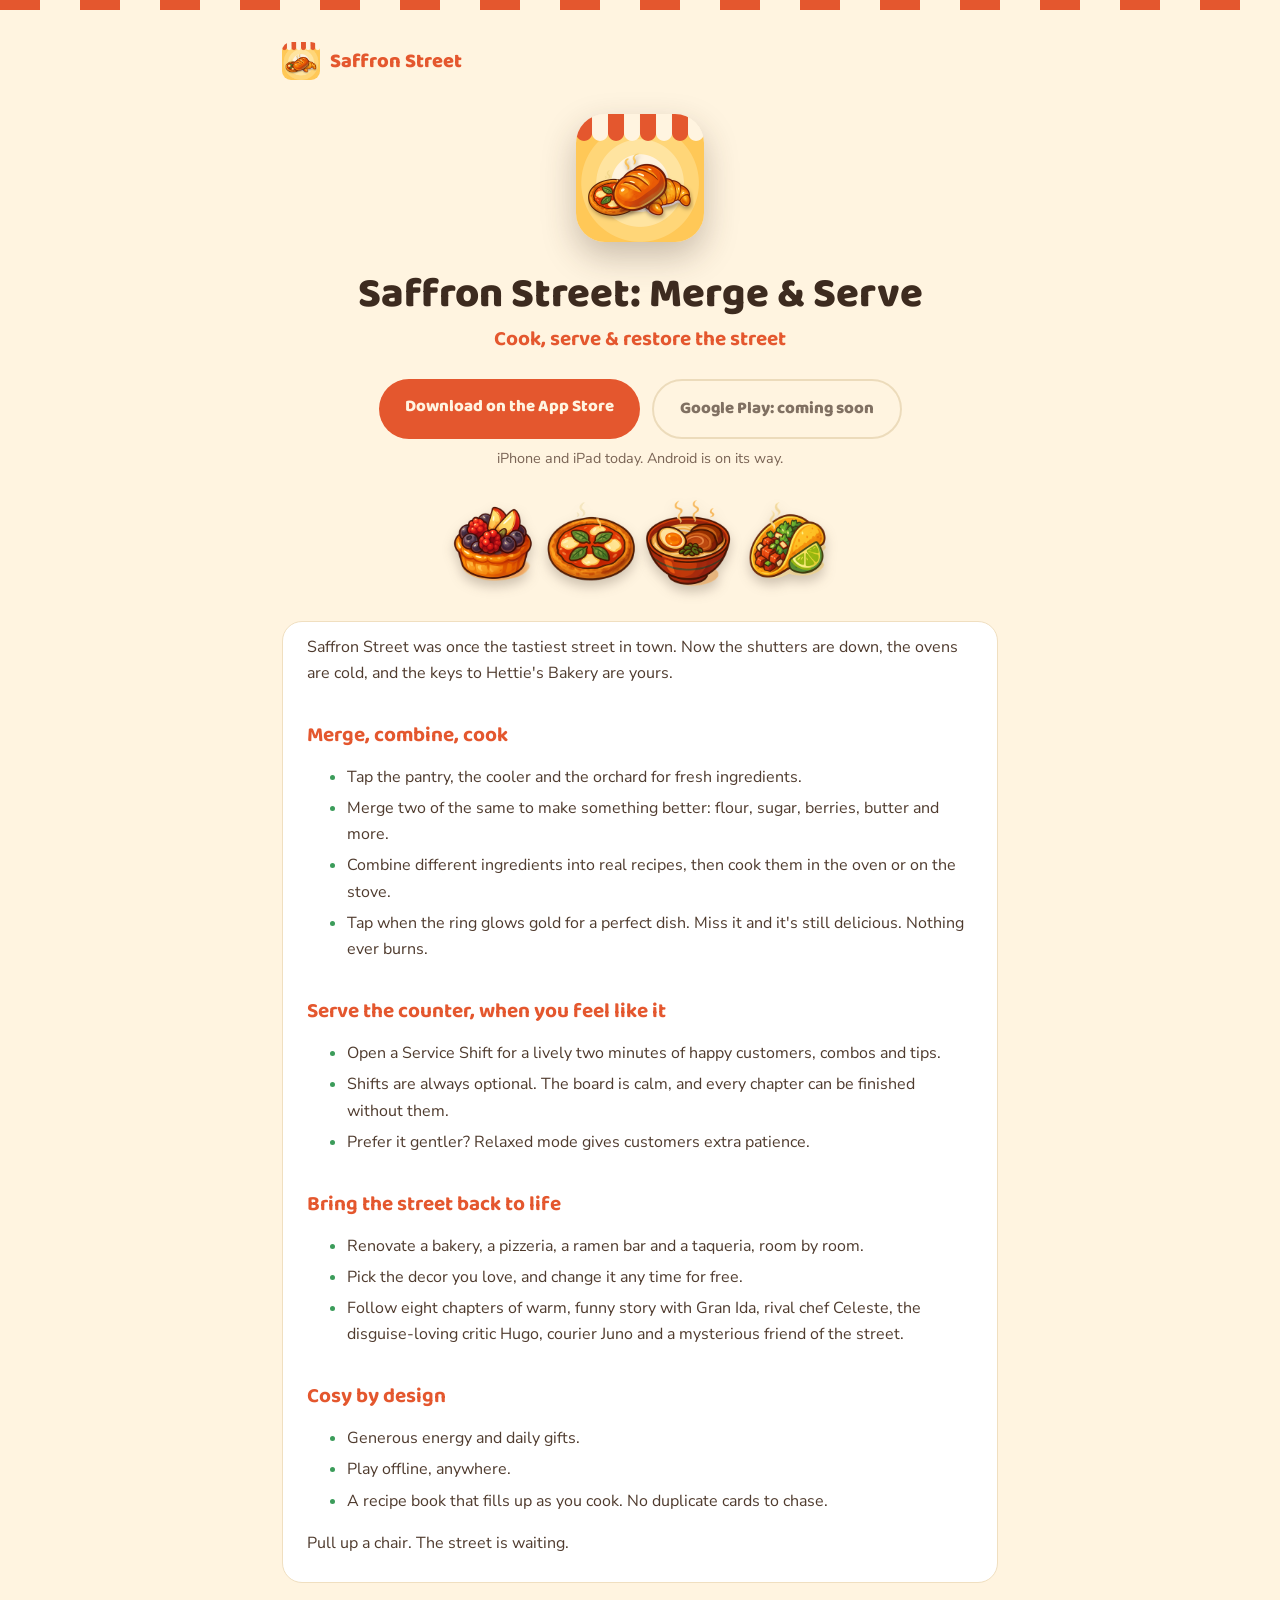
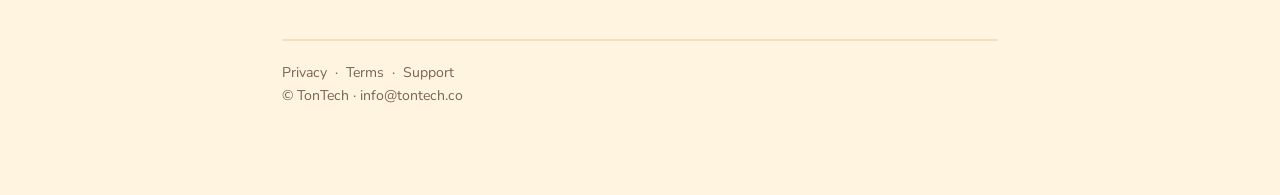
==== index.html @ 1b402545 "Saffron Street site: landing, privacy, terms, support, invite page" ====
<!doctype html>
<html lang="en">
<head>
<meta charset="utf-8">
<meta name="viewport" content="width=device-width, initial-scale=1">
<title>Saffron Street: Merge & Serve</title>
<meta name="description" content="Cook, serve and restore the street. Merge ingredients, cook real recipes and bring a whole food street back to life.">
<meta name="theme-color" content="#E4572E">
<meta property="og:type" content="website"><meta property="og:site_name" content="Saffron Street"><meta property="og:title" content="Saffron Street: Merge & Serve"><meta property="og:description" content="Cook, serve and restore the street. Merge ingredients, cook real recipes and bring a whole food street back to life."><meta property="og:image" content="https://tontechco.github.io/saffronstreet-site/assets/og.png"><meta property="og:image:width" content="1200"><meta property="og:image:height" content="630"><meta property="og:url" content="https://tontechco.github.io/saffronstreet-site/"><meta name="twitter:card" content="summary_large_image"><meta name="twitter:title" content="Saffron Street: Merge & Serve"><meta name="twitter:description" content="Cook, serve and restore the street. Merge ingredients, cook real recipes and bring a whole food street back to life."><meta name="twitter:image" content="https://tontechco.github.io/saffronstreet-site/assets/og.png">
<link rel="icon" href="https://tontechco.github.io/saffronstreet-site/assets/icon-512.png">
<link rel="apple-touch-icon" href="https://tontechco.github.io/saffronstreet-site/assets/apple-touch-icon.png">
<link rel="preconnect" href="https://fonts.googleapis.com"><link rel="preconnect" href="https://fonts.gstatic.com" crossorigin><link href="https://fonts.googleapis.com/css2?family=Baloo+2:wght@600;700;800&family=Nunito+Sans:wght@400;700;800&display=swap" rel="stylesheet">
<link rel="stylesheet" href="https://tontechco.github.io/saffronstreet-site/assets/site.css">
</head>
<body>
<div class="stripe"></div>
<div class="wrap">
<header class="site"><img src="https://tontechco.github.io/saffronstreet-site/assets/icon-512.png" alt=""><a href="https://tontechco.github.io/saffronstreet-site/">Saffron Street</a></header>
<section class="hero">
<img class="icon" src="https://tontechco.github.io/saffronstreet-site/assets/icon-512.png" alt="Saffron Street app icon">
<h1>Saffron Street: Merge &amp; Serve</h1>
<p class="sub">Cook, serve &amp; restore the street</p>
<div class="ctas"><a class="btn primary" href="https://apps.apple.com/app/id6823965322">Download on the App Store</a><a class="btn ghost" aria-disabled="true">Google Play: coming soon</a></div>
<p class="soon">iPhone and iPad today. Android is on its way.</p>
<div class="food"><img src="https://tontechco.github.io/saffronstreet-site/assets/tart.png" alt="Fruit tart"><img src="https://tontechco.github.io/saffronstreet-site/assets/pizza.png" alt="Margherita pizza"><img src="https://tontechco.github.io/saffronstreet-site/assets/ramen.png" alt="Bowl of ramen"><img src="https://tontechco.github.io/saffronstreet-site/assets/taco.png" alt="Beef taco"></div>
</section>
<div class="panel">
<p>Saffron Street was once the tastiest street in town. Now the shutters are down, the ovens are cold, and the keys to Hettie&#x27;s Bakery are yours.</p>
<h2>Merge, combine, cook</h2>
<ul><li>Tap the pantry, the cooler and the orchard for fresh ingredients.</li><li>Merge two of the same to make something better: flour, sugar, berries, butter and more.</li><li>Combine different ingredients into real recipes, then cook them in the oven or on the stove.</li><li>Tap when the ring glows gold for a perfect dish. Miss it and it&#x27;s still delicious. Nothing ever burns.</li></ul>
<h2>Serve the counter, when you feel like it</h2>
<ul><li>Open a Service Shift for a lively two minutes of happy customers, combos and tips.</li><li>Shifts are always optional. The board is calm, and every chapter can be finished without them.</li><li>Prefer it gentler? Relaxed mode gives customers extra patience.</li></ul>
<h2>Bring the street back to life</h2>
<ul><li>Renovate a bakery, a pizzeria, a ramen bar and a taqueria, room by room.</li><li>Pick the decor you love, and change it any time for free.</li><li>Follow eight chapters of warm, funny story with Gran Ida, rival chef Celeste, the disguise-loving critic Hugo, courier Juno and a mysterious friend of the street.</li></ul>
<h2>Cosy by design</h2>
<ul><li>Generous energy and daily gifts.</li><li>Play offline, anywhere.</li><li>A recipe book that fills up as you cook. No duplicate cards to chase.</li></ul>
<p>Pull up a chair. The street is waiting.</p>
</div>
<footer><a href="https://tontechco.github.io/saffronstreet-site/privacy/">Privacy</a> &nbsp;·&nbsp; <a href="https://tontechco.github.io/saffronstreet-site/terms/">Terms</a> &nbsp;·&nbsp; <a href="https://tontechco.github.io/saffronstreet-site/support/">Support</a><br>© TonTech · info@tontech.co</footer>
</div>
</body>
</html>
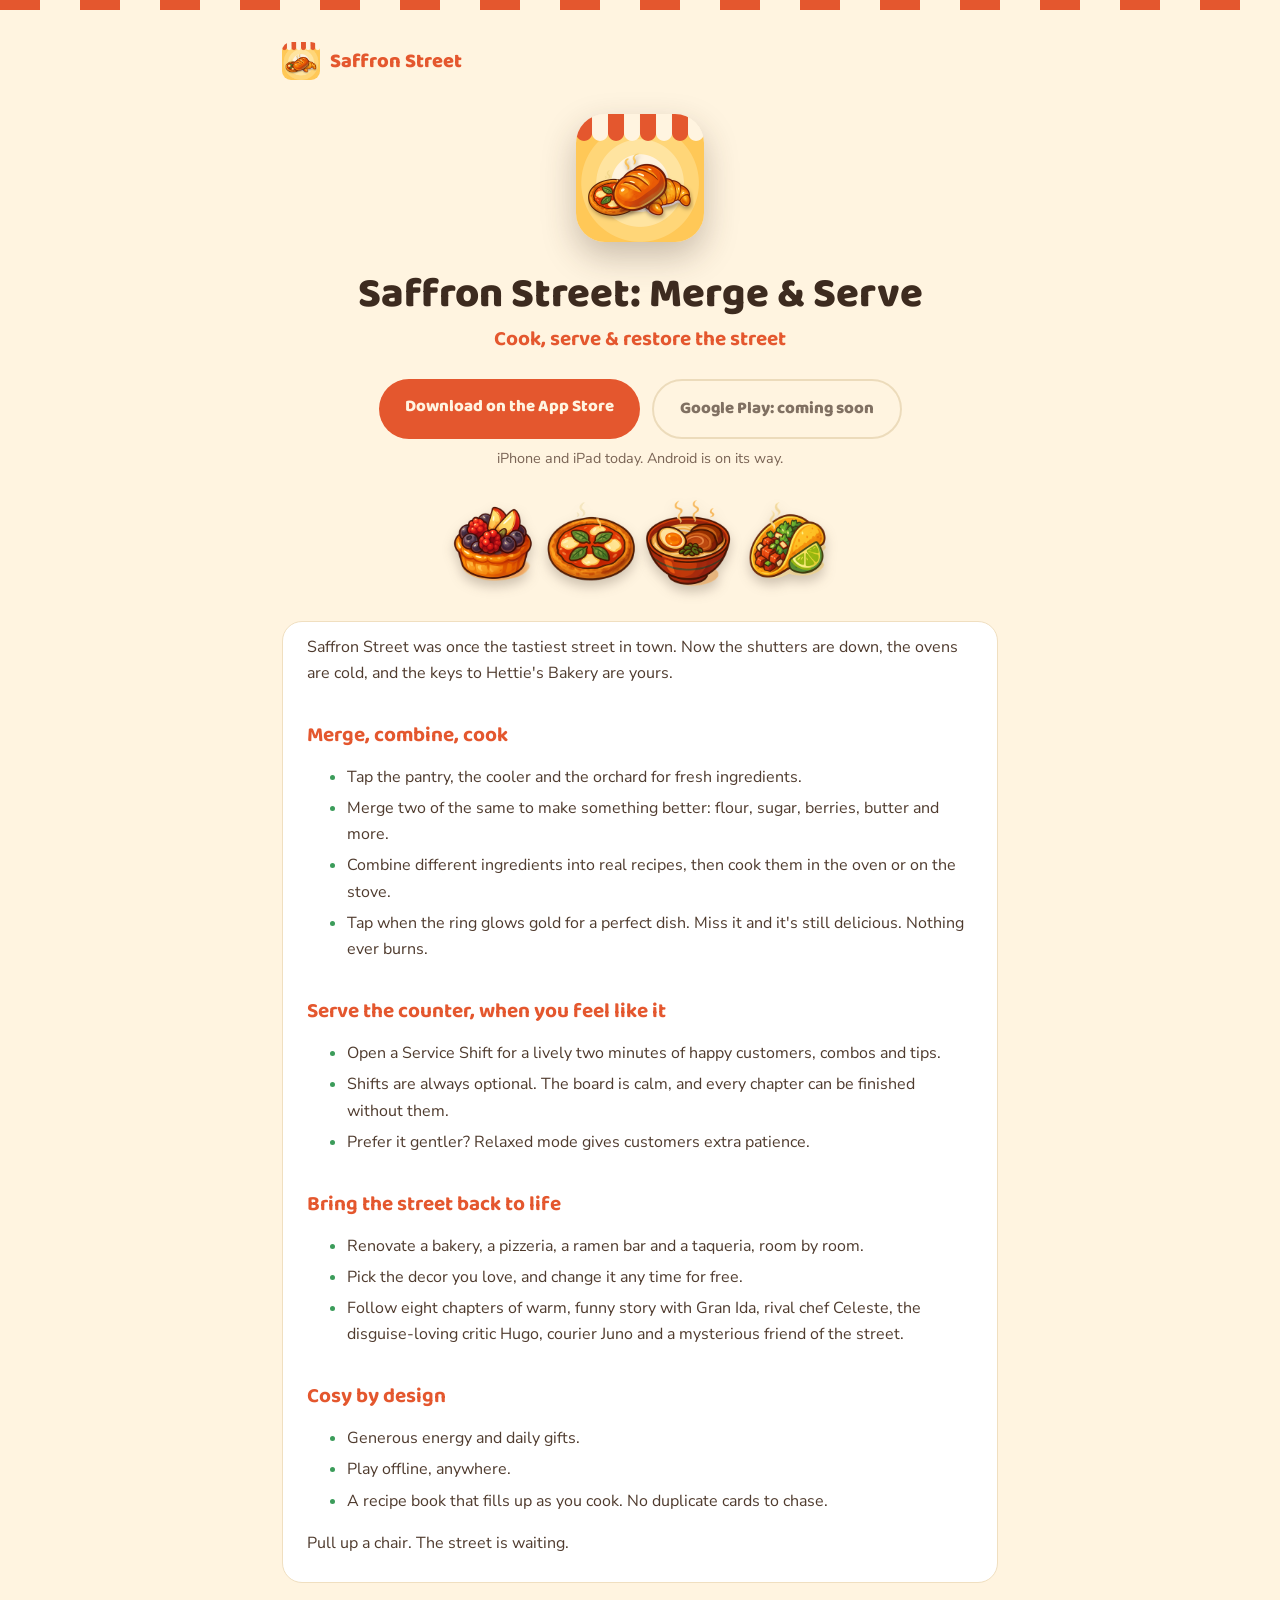
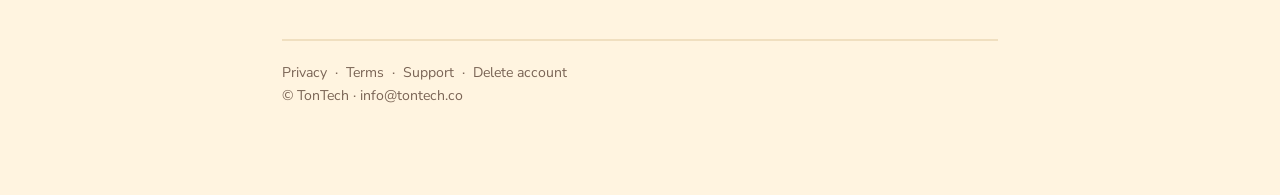
==== commit d42c8859: "Delete-account page (Google Play web deletion link); support FAQ: languages and Android; backup rete" ====
--- a/index.html
+++ b/index.html
@@ -36,7 +36,7 @@
 <ul><li>Generous energy and daily gifts.</li><li>Play offline, anywhere.</li><li>A recipe book that fills up as you cook. No duplicate cards to chase.</li></ul>
 <p>Pull up a chair. The street is waiting.</p>
 </div>
-<footer><a href="https://tontechco.github.io/saffronstreet-site/privacy/">Privacy</a> &nbsp;·&nbsp; <a href="https://tontechco.github.io/saffronstreet-site/terms/">Terms</a> &nbsp;·&nbsp; <a href="https://tontechco.github.io/saffronstreet-site/support/">Support</a><br>© TonTech · info@tontech.co</footer>
+<footer><a href="https://tontechco.github.io/saffronstreet-site/privacy/">Privacy</a> &nbsp;·&nbsp; <a href="https://tontechco.github.io/saffronstreet-site/terms/">Terms</a> &nbsp;·&nbsp; <a href="https://tontechco.github.io/saffronstreet-site/support/">Support</a> &nbsp;·&nbsp; <a href="https://tontechco.github.io/saffronstreet-site/delete-account/">Delete account</a><br>© TonTech · info@tontech.co</footer>
 </div>
 </body>
 </html>
